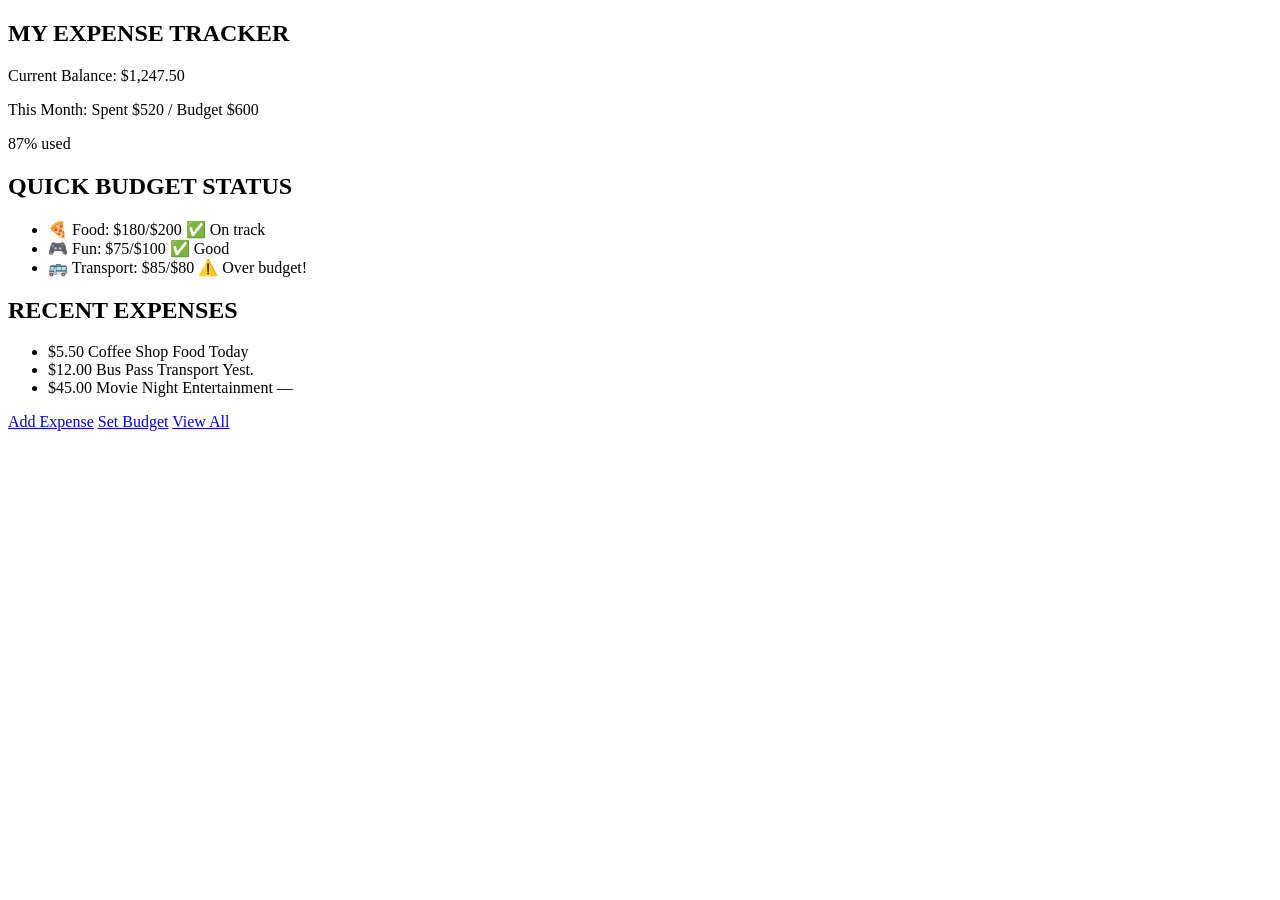
==== index.html @ 460a1ff7 "Add index.html" ====
<!DOCTYPE html>
<html lang="ja">
  <head>
    <meta charset="UTF-8" />
    <meta name="viewport" content="width=device-width, initial-scale=1.0" />
    <title>Expense Tracker Dashboard</title>
  </head>
  <body>
    <main id="dashboard">
      <section id="summary">
        <h1>MY EXPENSE TRACKER</h1>

        <p class="balance">
          Current Balance: <span id="current-balance">$1,247.50</span>
        </p>

        <p class="monthly-spend">
          This Month: Spent <span id="monthly-spent">$520</span> / Budget
          <span id="monthly-budget">$600</span>
        </p>

        <div
          class="progress"
          role="progressbar"
          aria-valuemin="0"
          aria-valuemax="100"
          aria-valuenow="87"
          aria-label="Monthly budget used"
        >
          <div class="progress-bar" id="progress-bar"></div>
          <span class="progress-text" id="progress-text">87% used</span>
        </div>
      </section>

      <section id="quick-status">
        <h2>QUICK BUDGET STATUS</h2>
        <ul class="category-status-list">
          <li class="category-status-item">
            <span class="icon">🍕</span>
            Food: <span class="amount" data-cat="food">$180/$200</span>
            <span class="state ok">✅ On track</span>
          </li>
          <li class="category-status-item">
            <span class="icon">🎮</span>
            Fun: <span class="amount" data-cat="fun">$75/$100</span>
            <span class="state good">✅ Good</span>
          </li>
          <li class="category-status-item">
            <span class="icon">🚌</span>
            Transport: <span class="amount" data-cat="transport">$85/$80</span>
            <span class="state over">⚠️ Over budget!</span>
          </li>
        </ul>
      </section>

      <section id="recent-expenses">
        <h2>RECENT EXPENSES</h2>
        <ul class="expense-list">
          <li class="expense-item">
            <span class="price">$5.50</span>
            <span class="title">Coffee Shop</span>
            <span class="category">Food</span>
            <time datetime="2025-07-23">Today</time>
          </li>
          <li class="expense-item">
            <span class="price">$12.00</span>
            <span class="title">Bus Pass</span>
            <span class="category">Transport</span>
            <time datetime="2025-07-22">Yest.</time>
          </li>
          <li class="expense-item">
            <span class="price">$45.00</span>
            <span class="title">Movie Night</span>
            <span class="category">Entertainment</span>
            <time datetime="2025-07-20">—</time>
          </li>
        </ul>
      </section>

      <nav id="actions">
        <a href="add-expense.html" id="add-expense">Add Expense</a>
        <a href="budget.html" id="set-budget">Set Budget</a>
        <a href="#" id="view-all">View All</a>
      </nav>
    </main>
  </body>
</html>
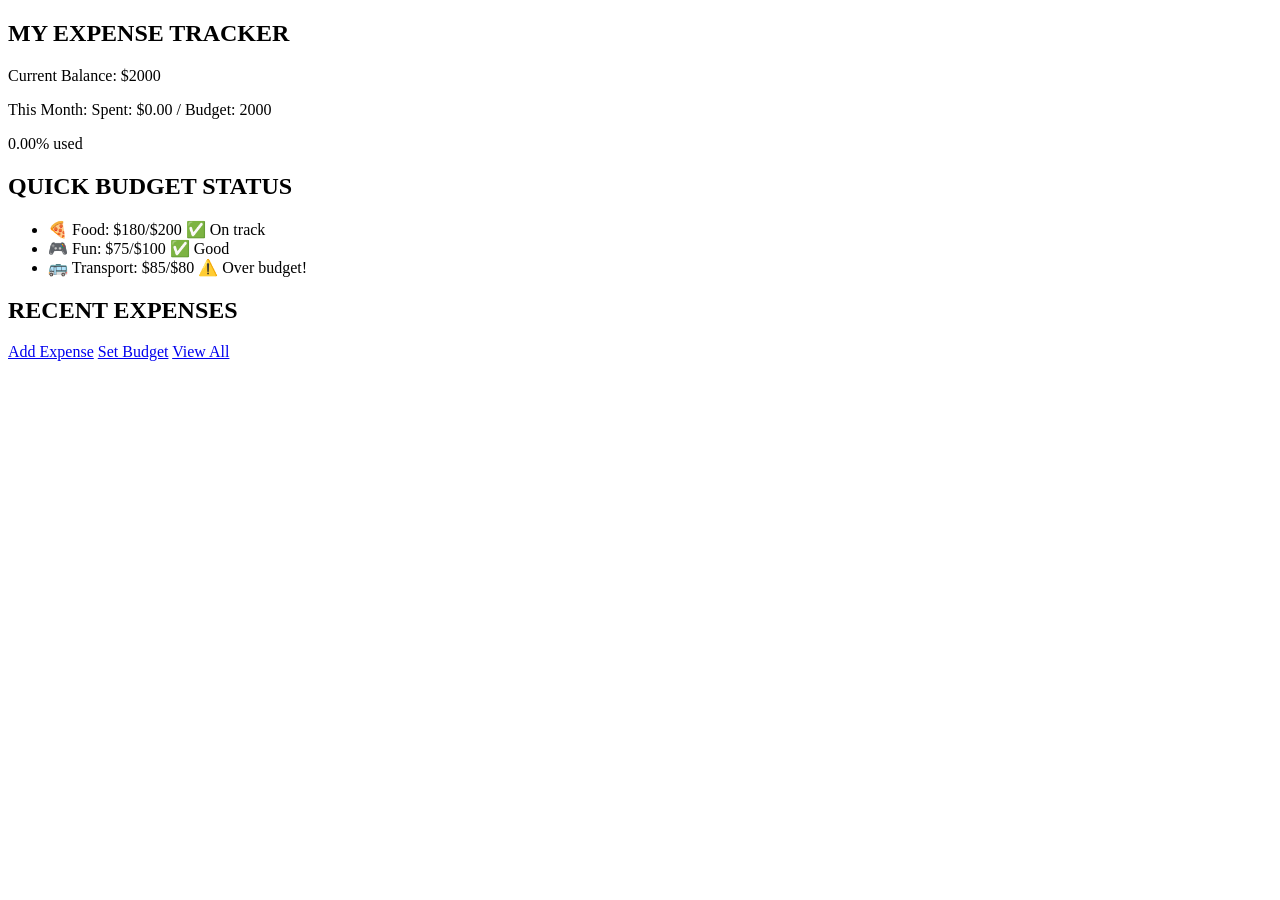
==== commit c6764d68: "javascript first part index html and js, expenses.js" ====
--- a/index.html
+++ b/index.html
@@ -1,87 +1,66 @@
 <!DOCTYPE html>
 <html lang="ja">
-  <head>
-    <meta charset="UTF-8" />
-    <meta name="viewport" content="width=device-width, initial-scale=1.0" />
-    <title>Expense Tracker Dashboard</title>
-  </head>
-  <body>
-    <main id="dashboard">
-      <section id="summary">
-        <h1>MY EXPENSE TRACKER</h1>
 
-        <p class="balance">
-          Current Balance: <span id="current-balance">$1,247.50</span>
-        </p>
+<head>
+  <meta charset="UTF-8" />
+  <meta name="viewport" content="width=device-width, initial-scale=1.0" />
+  <title>Expense Tracker Dashboard</title>
+</head>
 
-        <p class="monthly-spend">
-          This Month: Spent <span id="monthly-spent">$520</span> / Budget
-          <span id="monthly-budget">$600</span>
-        </p>
+<body>
+  <main id="dashboard">
+    <section id="summary">
+      <h1>MY EXPENSE TRACKER</h1>
 
-        <div
-          class="progress"
-          role="progressbar"
-          aria-valuemin="0"
-          aria-valuemax="100"
-          aria-valuenow="87"
-          aria-label="Monthly budget used"
-        >
-          <div class="progress-bar" id="progress-bar"></div>
-          <span class="progress-text" id="progress-text">87% used</span>
-        </div>
-      </section>
+      <p class="balance">
+        Current Balance: $<span id="current-balance">2000</span>
+      </p>
 
-      <section id="quick-status">
-        <h2>QUICK BUDGET STATUS</h2>
-        <ul class="category-status-list">
-          <li class="category-status-item">
-            <span class="icon">🍕</span>
-            Food: <span class="amount" data-cat="food">$180/$200</span>
-            <span class="state ok">✅ On track</span>
-          </li>
-          <li class="category-status-item">
-            <span class="icon">🎮</span>
-            Fun: <span class="amount" data-cat="fun">$75/$100</span>
-            <span class="state good">✅ Good</span>
-          </li>
-          <li class="category-status-item">
-            <span class="icon">🚌</span>
-            Transport: <span class="amount" data-cat="transport">$85/$80</span>
-            <span class="state over">⚠️ Over budget!</span>
-          </li>
-        </ul>
-      </section>
+      <p class="monthly-spend">       
+       
+      </p>
 
-      <section id="recent-expenses">
-        <h2>RECENT EXPENSES</h2>
-        <ul class="expense-list">
-          <li class="expense-item">
-            <span class="price">$5.50</span>
-            <span class="title">Coffee Shop</span>
-            <span class="category">Food</span>
-            <time datetime="2025-07-23">Today</time>
-          </li>
-          <li class="expense-item">
-            <span class="price">$12.00</span>
-            <span class="title">Bus Pass</span>
-            <span class="category">Transport</span>
-            <time datetime="2025-07-22">Yest.</time>
-          </li>
-          <li class="expense-item">
-            <span class="price">$45.00</span>
-            <span class="title">Movie Night</span>
-            <span class="category">Entertainment</span>
-            <time datetime="2025-07-20">—</time>
-          </li>
-        </ul>
-      </section>
+      <div class="progress" role="progressbar" aria-valuemin="0" aria-valuemax="100" aria-valuenow="87"
+        aria-label="Monthly budget used">
+        <div class="progress-bar" id="progress-bar"></div>
+        <span class="progress-text" id="progress-text">87% used</span>
+      </div>
+    </section>
 
-      <nav id="actions">
-        <a href="add-expense.html" id="add-expense">Add Expense</a>
-        <a href="budget.html" id="set-budget">Set Budget</a>
-        <a href="#" id="view-all">View All</a>
-      </nav>
-    </main>
-  </body>
-</html>
+    <section id="quick-status">
+      <h2>QUICK BUDGET STATUS</h2>
+      <ul class="category-status-list">
+        <li class="category-status-item">
+          <span class="icon">🍕</span>
+          Food: <span class="amount" data-cat="food">$180/$200</span>
+          <span class="state ok">✅ On track</span>
+        </li>
+        <li class="category-status-item">
+          <span class="icon">🎮</span>
+          Fun: <span class="amount" data-cat="fun">$75/$100</span>
+          <span class="state good">✅ Good</span>
+        </li>
+        <li class="category-status-item">
+          <span class="icon">🚌</span>
+          Transport: <span class="amount" data-cat="transport">$85/$80</span>
+          <span class="state over">⚠️ Over budget!</span>
+        </li>
+      </ul>
+    </section>
+
+    <section id="recent-expenses">
+      <h2>RECENT EXPENSES</h2>
+      <ul class="expense-list">
+      </ul>
+    </section>
+
+    <nav id="actions">
+      <a href="add-expense.html" id="add-expense">Add Expense</a>
+      <a href="budget.html" id="set-budget">Set Budget</a>
+      <a href="#" id="view-all">View All</a>
+    </nav>
+  </main>
+  <script src="javascript/index.js"></script>
+</body>
+
+</html>
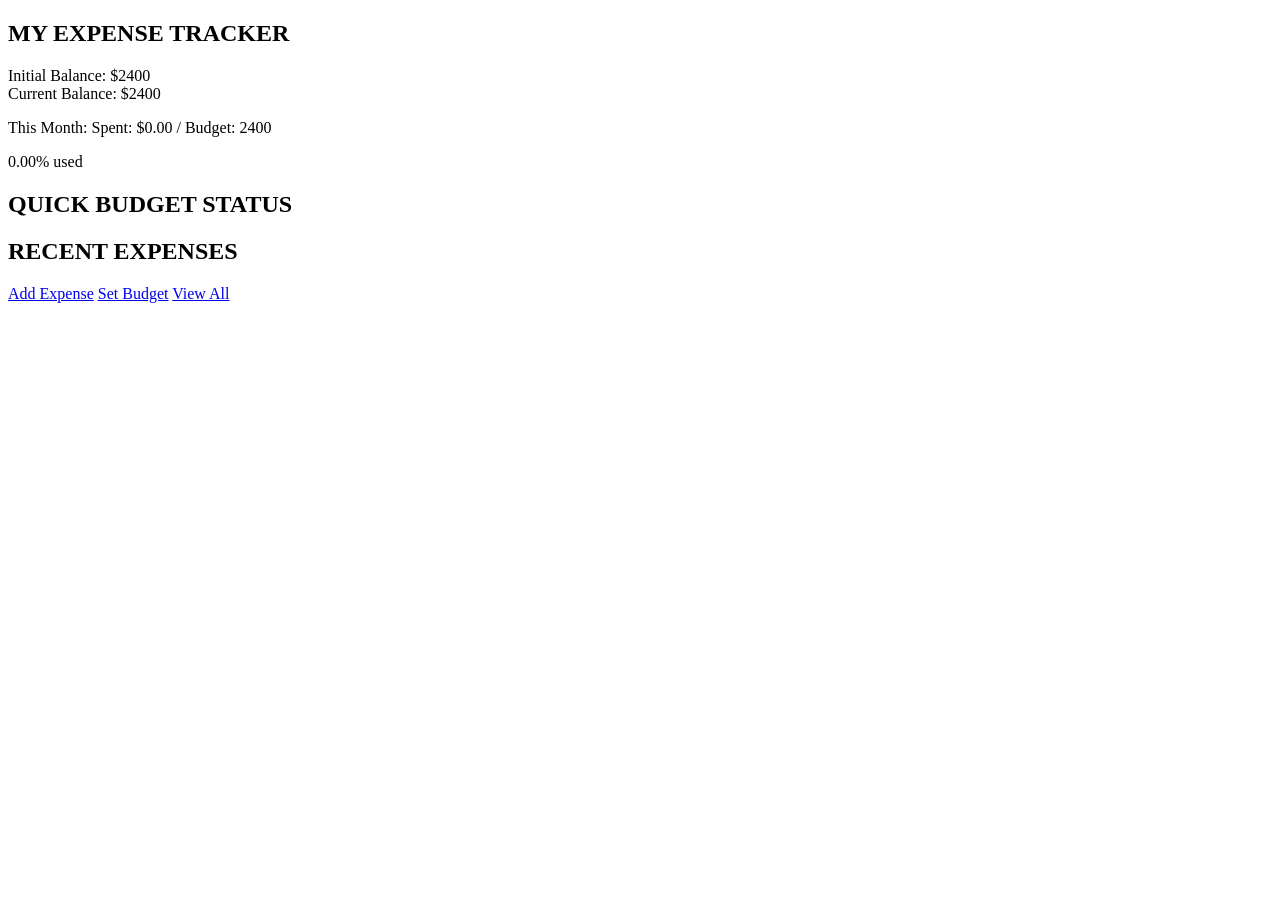
==== commit c3cd7566: "modified files all forms and javascript" ====
--- a/index.html
+++ b/index.html
@@ -13,11 +13,12 @@
       <h1>MY EXPENSE TRACKER</h1>
 
       <p class="balance">
-        Current Balance: $<span id="current-balance">2000</span>
+        Initial Balance: $<span id="initial-balance">0</span><br>
+        Current Balance: $<span id="current-balance"></span>
       </p>
 
-      <p class="monthly-spend">       
-       
+      <p class="monthly-spend">
+
       </p>
 
       <div class="progress" role="progressbar" aria-valuemin="0" aria-valuemax="100" aria-valuenow="87"
@@ -32,17 +33,22 @@
       <ul class="category-status-list">
         <li class="category-status-item">
           <span class="icon">🍕</span>
-          Food: <span class="amount" data-cat="food">$180/$200</span>
+          Food & Dining: <span class="amount" id="food-span" data-cat="food">$180/$200</span>
           <span class="state ok">✅ On track</span>
         </li>
         <li class="category-status-item">
+          <span class="icon">🚌</span>
+          Transportation: <span class="amount" id="transportation-span" data-cat="transport">$85/$80</span>
+          <span class="state over">⚠️ Over budget!</span>
+        </li>
+        <li class="category-status-item">
           <span class="icon">🎮</span>
-          Fun: <span class="amount" data-cat="fun">$75/$100</span>
-          <span class="state good">✅ Good</span>
+          Enterteiment: <span class="amount" id="enterteiment-span" data-cat="enterteiment">$85/$80</span>
+          <span class="state over">⚠️ Over budget!</span>
         </li>
         <li class="category-status-item">
           <span class="icon">🚌</span>
-          Transport: <span class="amount" data-cat="transport">$85/$80</span>
+          Other: <span class="amount" id="other-span" data-cat="other">$85/$80</span>
           <span class="state over">⚠️ Over budget!</span>
         </li>
       </ul>
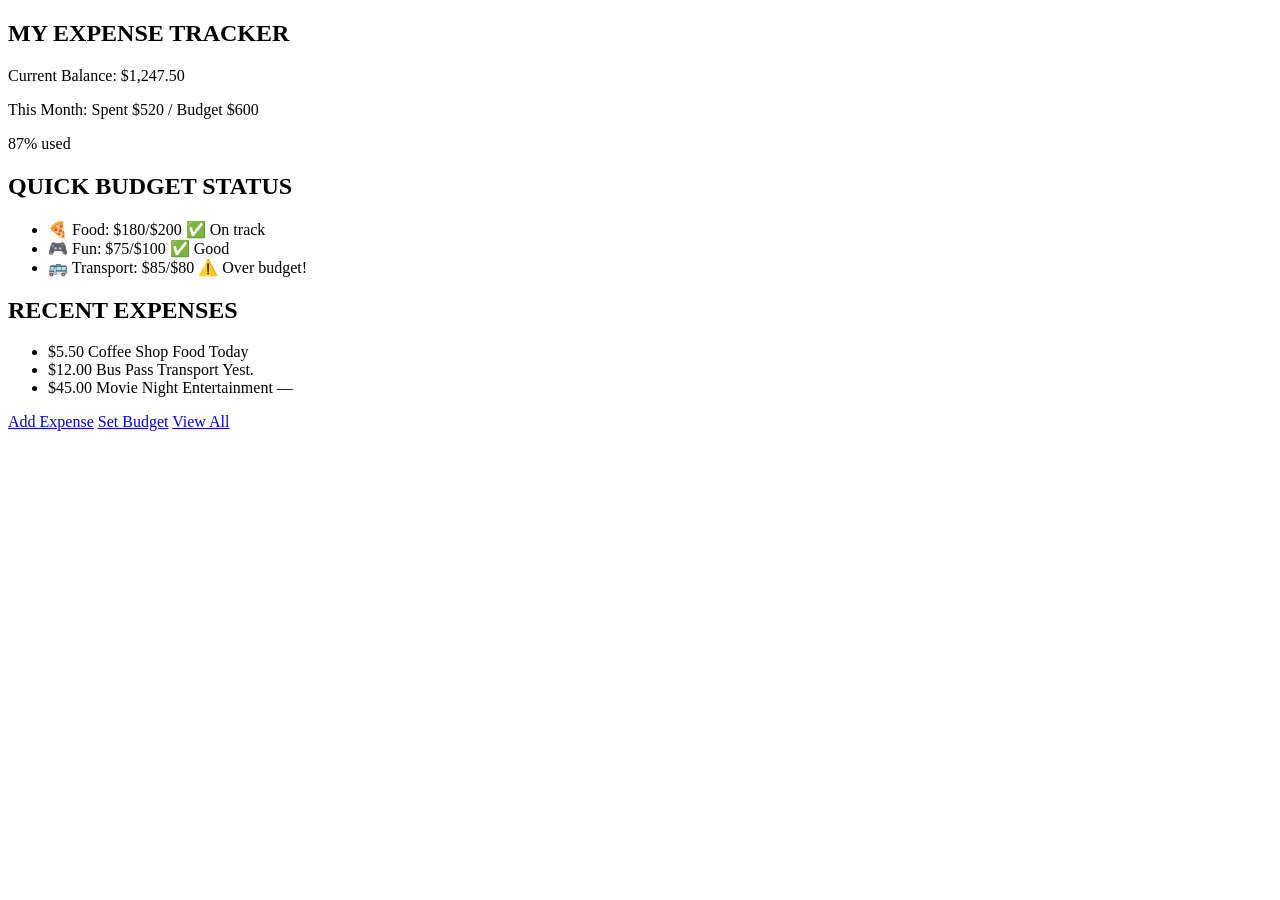
==== commit e7d6d03e: "Merge pull request #2 from BrahnGP/html-structure Html structure" ====
--- a/index.html
+++ b/index.html
@@ -1,72 +1,87 @@
 <!DOCTYPE html>
 <html lang="ja">
+  <head>
+    <meta charset="UTF-8" />
+    <meta name="viewport" content="width=device-width, initial-scale=1.0" />
+    <title>Expense Tracker Dashboard</title>
+  </head>
+  <body>
+    <main id="dashboard">
+      <section id="summary">
+        <h1>MY EXPENSE TRACKER</h1>
 
-<head>
-  <meta charset="UTF-8" />
-  <meta name="viewport" content="width=device-width, initial-scale=1.0" />
-  <title>Expense Tracker Dashboard</title>
-</head>
+        <p class="balance">
+          Current Balance: <span id="current-balance">$1,247.50</span>
+        </p>
 
-<body>
-  <main id="dashboard">
-    <section id="summary">
-      <h1>MY EXPENSE TRACKER</h1>
+        <p class="monthly-spend">
+          This Month: Spent <span id="monthly-spent">$520</span> / Budget
+          <span id="monthly-budget">$600</span>
+        </p>
 
-      <p class="balance">
-        Initial Balance: $<span id="initial-balance">0</span><br>
-        Current Balance: $<span id="current-balance"></span>
-      </p>
+        <div
+          class="progress"
+          role="progressbar"
+          aria-valuemin="0"
+          aria-valuemax="100"
+          aria-valuenow="87"
+          aria-label="Monthly budget used"
+        >
+          <div class="progress-bar" id="progress-bar"></div>
+          <span class="progress-text" id="progress-text">87% used</span>
+        </div>
+      </section>
 
-      <p class="monthly-spend">
+      <section id="quick-status">
+        <h2>QUICK BUDGET STATUS</h2>
+        <ul class="category-status-list">
+          <li class="category-status-item">
+            <span class="icon">🍕</span>
+            Food: <span class="amount" data-cat="food">$180/$200</span>
+            <span class="state ok">✅ On track</span>
+          </li>
+          <li class="category-status-item">
+            <span class="icon">🎮</span>
+            Fun: <span class="amount" data-cat="fun">$75/$100</span>
+            <span class="state good">✅ Good</span>
+          </li>
+          <li class="category-status-item">
+            <span class="icon">🚌</span>
+            Transport: <span class="amount" data-cat="transport">$85/$80</span>
+            <span class="state over">⚠️ Over budget!</span>
+          </li>
+        </ul>
+      </section>
 
-      </p>
+      <section id="recent-expenses">
+        <h2>RECENT EXPENSES</h2>
+        <ul class="expense-list">
+          <li class="expense-item">
+            <span class="price">$5.50</span>
+            <span class="title">Coffee Shop</span>
+            <span class="category">Food</span>
+            <time datetime="2025-07-23">Today</time>
+          </li>
+          <li class="expense-item">
+            <span class="price">$12.00</span>
+            <span class="title">Bus Pass</span>
+            <span class="category">Transport</span>
+            <time datetime="2025-07-22">Yest.</time>
+          </li>
+          <li class="expense-item">
+            <span class="price">$45.00</span>
+            <span class="title">Movie Night</span>
+            <span class="category">Entertainment</span>
+            <time datetime="2025-07-20">—</time>
+          </li>
+        </ul>
+      </section>
 
-      <div class="progress" role="progressbar" aria-valuemin="0" aria-valuemax="100" aria-valuenow="87"
-        aria-label="Monthly budget used">
-        <div class="progress-bar" id="progress-bar"></div>
-        <span class="progress-text" id="progress-text">87% used</span>
-      </div>
-    </section>
-
-    <section id="quick-status">
-      <h2>QUICK BUDGET STATUS</h2>
-      <ul class="category-status-list">
-        <li class="category-status-item">
-          <span class="icon">🍕</span>
-          Food & Dining: <span class="amount" id="food-span" data-cat="food">$180/$200</span>
-          <span class="state ok">✅ On track</span>
-        </li>
-        <li class="category-status-item">
-          <span class="icon">🚌</span>
-          Transportation: <span class="amount" id="transportation-span" data-cat="transport">$85/$80</span>
-          <span class="state over">⚠️ Over budget!</span>
-        </li>
-        <li class="category-status-item">
-          <span class="icon">🎮</span>
-          Enterteiment: <span class="amount" id="enterteiment-span" data-cat="enterteiment">$85/$80</span>
-          <span class="state over">⚠️ Over budget!</span>
-        </li>
-        <li class="category-status-item">
-          <span class="icon">🚌</span>
-          Other: <span class="amount" id="other-span" data-cat="other">$85/$80</span>
-          <span class="state over">⚠️ Over budget!</span>
-        </li>
-      </ul>
-    </section>
-
-    <section id="recent-expenses">
-      <h2>RECENT EXPENSES</h2>
-      <ul class="expense-list">
-      </ul>
-    </section>
-
-    <nav id="actions">
-      <a href="add-expense.html" id="add-expense">Add Expense</a>
-      <a href="budget.html" id="set-budget">Set Budget</a>
-      <a href="#" id="view-all">View All</a>
-    </nav>
-  </main>
-  <script src="javascript/index.js"></script>
-</body>
-
-</html>+      <nav id="actions">
+        <a href="add-expense.html" id="add-expense">Add Expense</a>
+        <a href="budget.html" id="set-budget">Set Budget</a>
+        <a href="#" id="view-all">View All</a>
+      </nav>
+    </main>
+  </body>
+</html>
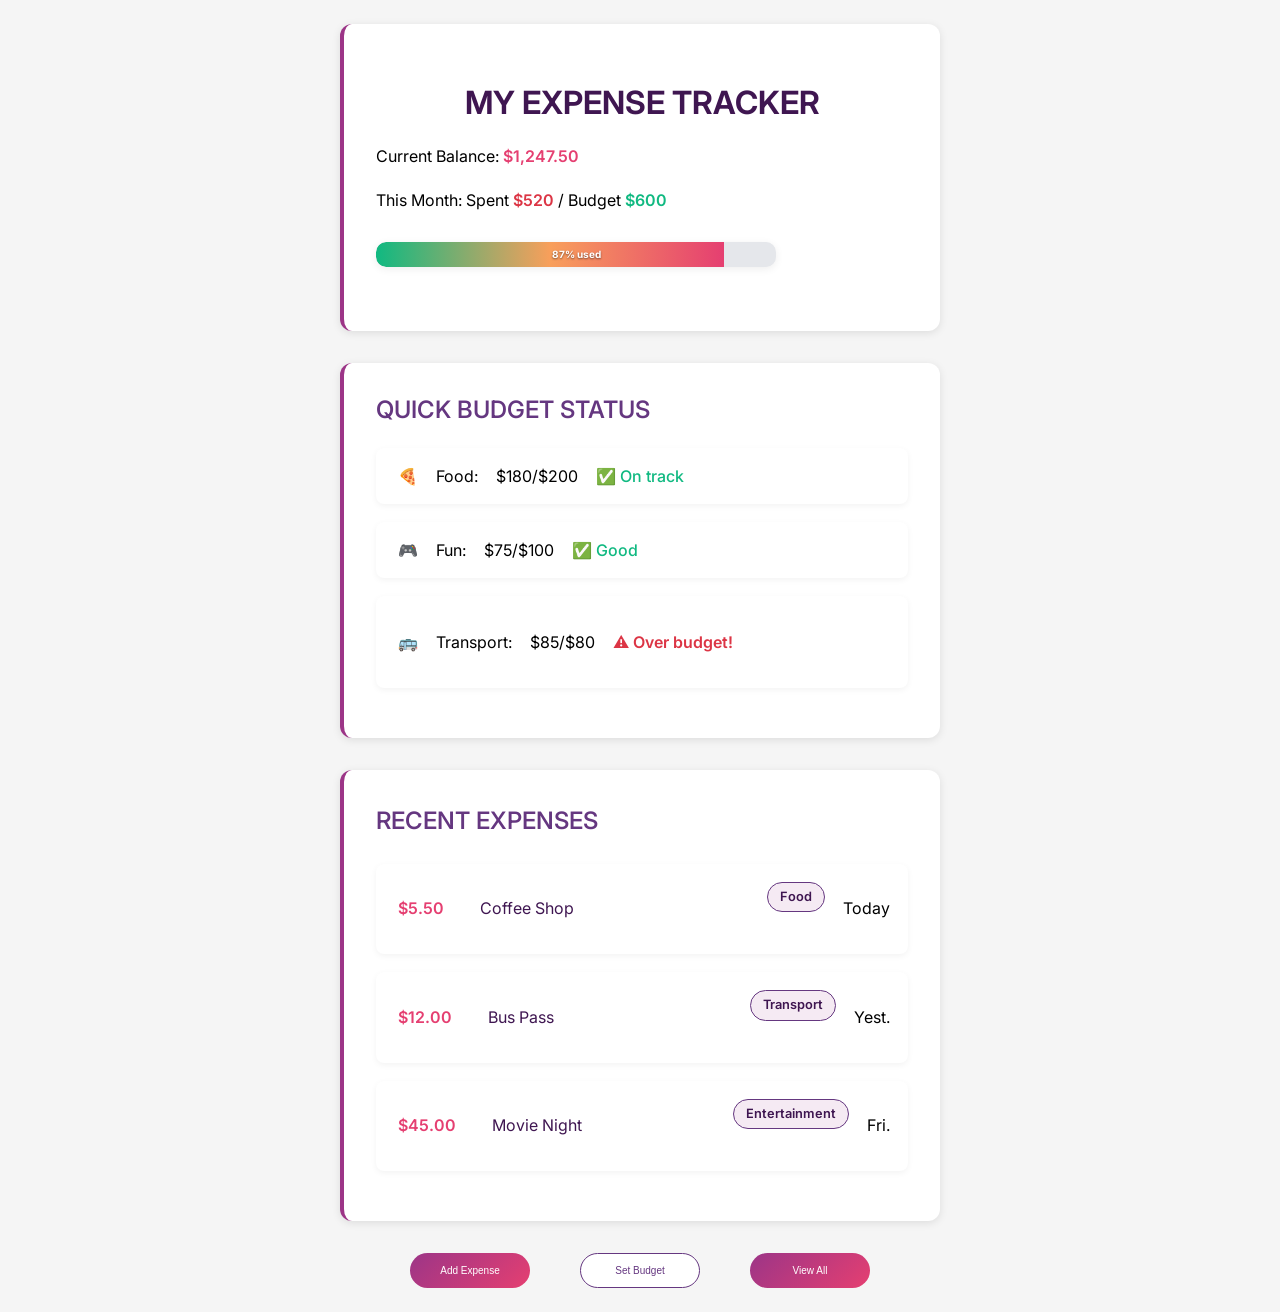
==== commit f977c17c: "The commit for the style adjustments made by Arthem has been completed" ====
--- a/index.html
+++ b/index.html
@@ -1,60 +1,50 @@
 <!DOCTYPE html>
-<html lang="ja">
+<html lang="en">
   <head>
     <meta charset="UTF-8" />
     <meta name="viewport" content="width=device-width, initial-scale=1.0" />
+    <link rel="stylesheet" href="style.css">
     <title>Expense Tracker Dashboard</title>
   </head>
   <body>
     <main id="dashboard">
       <section id="summary">
-        <h1>MY EXPENSE TRACKER</h1>
+        <h1 class="header">MY EXPENSE TRACKER</h1>
 
-        <p class="balance">
-          Current Balance: <span id="current-balance">$1,247.50</span>
-        </p>
+        <p class="balance">Current Balance: <span id="current-balance">$1,247.50</span></p>
 
-        <p class="monthly-spend">
-          This Month: Spent <span id="monthly-spent">$520</span> / Budget
-          <span id="monthly-budget">$600</span>
-        </p>
+        <p class="monthly-spend">This Month: Spent <span id="monthly-spent">$520</span> / Budget <span id="monthly-budget">$600</span></p>
 
-        <div
-          class="progress"
-          role="progressbar"
-          aria-valuemin="0"
-          aria-valuemax="100"
-          aria-valuenow="87"
-          aria-label="Monthly budget used"
-        >
-          <div class="progress-bar" id="progress-bar"></div>
-          <span class="progress-text" id="progress-text">87% used</span>
+        <div class="progress" role="progressbar" aria-valuemin="0" aria-valuemax="100" aria-valuenow="87" aria-label="Monthly budget used">
+          <div class="progress-bar" id="progress-bar" style="--progress: 87%;">
+            <span class="progress-text" id="progress-text">87% used</span>
+          </div> 
         </div>
       </section>
 
       <section id="quick-status">
-        <h2>QUICK BUDGET STATUS</h2>
+        <h2 class="subheader">QUICK BUDGET STATUS</h2>
         <ul class="category-status-list">
           <li class="category-status-item">
             <span class="icon">🍕</span>
             Food: <span class="amount" data-cat="food">$180/$200</span>
-            <span class="state ok">✅ On track</span>
+            <span class="state ok onTrackState">✅ On track</span>
           </li>
           <li class="category-status-item">
             <span class="icon">🎮</span>
             Fun: <span class="amount" data-cat="fun">$75/$100</span>
-            <span class="state good">✅ Good</span>
+            <span class="state good onTrackState">✅ Good</span>
           </li>
           <li class="category-status-item">
             <span class="icon">🚌</span>
             Transport: <span class="amount" data-cat="transport">$85/$80</span>
-            <span class="state over">⚠️ Over budget!</span>
+            <span class="state over overBudgetState">⚠️ Over budget!</span>
           </li>
         </ul>
       </section>
 
       <section id="recent-expenses">
-        <h2>RECENT EXPENSES</h2>
+        <h2 class="subheader">RECENT EXPENSES</h2>
         <ul class="expense-list">
           <li class="expense-item">
             <span class="price">$5.50</span>
@@ -72,15 +62,15 @@
             <span class="price">$45.00</span>
             <span class="title">Movie Night</span>
             <span class="category">Entertainment</span>
-            <time datetime="2025-07-20">—</time>
+            <time datetime="2025-07-20">Fri.</time>
           </li>
         </ul>
       </section>
 
       <nav id="actions">
-        <a href="add-expense.html" id="add-expense">Add Expense</a>
-        <a href="budget.html" id="set-budget">Set Budget</a>
-        <a href="#" id="view-all">View All</a>
+        <button href="add-expense.html" id="add-expense">Add Expense</button>
+        <button href="budget.html" id="set-budget">Set Budget</button>
+        <button href="#" id="view-all">View All</button>
       </nav>
     </main>
   </body>
--- a/style.css
+++ b/style.css
@@ -0,0 +1,553 @@
+@import url('https://fonts.googleapis.com/css2?family=Inter:ital,opsz,wght@0,14..32,100..900;1,14..32,100..900&display=swap');
+
+:root {
+    /* Defining colors */
+    --main-darkpurple: #3F1651;
+    --submain-purple: #653780;
+    --light-purple: #9C3587;
+    --bright-pink: #E53F71;
+    --desert-yellow: #F89F5B;
+
+    --success-green:rgba(16, 185, 129, 1);
+    --danger-red: #dc3545;
+    --warning-orange: #fd7e14;
+    
+    /* Spacings */
+    --spacing-xs: 8px;
+    --spacing-sm: 18px;
+    --spacing-md: 24px;
+    --spacing-lg: 32px;
+    --spacing-xl: 46px;
+
+    /* Font-sizes */
+    --font-sm: 10px;
+    --font-base: 16px;
+    --font-lg: 24px;
+    --font-xl:32px;
+} 
+
+body {
+    background-color: whitesmoke;
+    scroll-behavior: smooth;
+    font-family: "Inter", sans-serif;
+    margin: 0;
+    padding: 0;
+    min-height: 100vh;
+}
+
+#dashboard, #add-expense-page, #budget-manager {
+    max-width: 600px;
+    margin: 0 auto;
+    padding: var(--spacing-md);
+}
+
+section {
+    background: white;
+    border-radius: 12px;
+    padding: var(--spacing-lg);
+    margin-bottom: var(--spacing-lg);
+    box-shadow: 0 2px 8px rgba(0, 0, 0, 0.1);
+    border-left: 4px solid var(--light-purple);
+}
+
+.header {
+    color: var(--main-darkpurple);   
+    font-size: var(--font-xl);
+    font-weight: 650;
+    margin-bottom: var(--spacing-md);
+    text-align: center;
+}
+
+.subheader {
+    font-size: var(--font-lg);
+    color: var(--submain-purple); 
+    font-weight: 550; 
+    margin-top: 0;
+    margin-bottom: var(--spacing-md);
+}
+
+#current-balance {
+    color: var(--bright-pink);
+    font-weight: 600;  
+}
+
+.balance, .monthly-spend {
+    font-size: var(--font-base);
+    margin: var(--spacing-md) 0;
+}
+
+#monthly-spent {
+    color: var(--danger-red);
+    font-weight: 600;
+}
+
+#monthly-budget {
+    color: var(--success-green);
+    font-weight: 600;
+}
+
+.quick-status {
+    line-height: 1.6;
+}
+
+.category-status-list, .expense-list {
+    list-style: none;
+    padding: 0;
+    margin: 0;
+}
+
+.category-status-item, .expense-item {
+    padding: var(--spacing-sm);
+    margin-bottom: var(--spacing-sm);
+    background: white;
+    border-radius: 8px;
+    display: flex;
+    align-items: center;
+    gap: var(--spacing-sm);
+    box-shadow: 0 2px 6px rgba(0,0,0,0.05);
+    border-left: 4px solid transparent;
+}
+
+.onTrackState {
+    color: var(--success-green);
+    font-size: var(--font-base);
+    font-weight: 500;
+}
+
+.overBudgetState {
+    color: var(--danger-red);
+    font-size: var(--font-base);
+    font-weight: 500;
+}
+
+.progress-bar {
+    width: 100%;
+    max-width: 400px;
+    height: 25px;
+    background-color: #e5e7eb;
+    border-radius: 10px;
+    overflow: hidden;
+    position: relative;
+    box-shadow: 0 2px 8px rgba(0,0,0,0.07);
+    margin: var(--spacing-lg) 0;
+}
+
+.progress-bar::before {
+    content: '';
+    display: block;
+    height: 100%;
+    width: var(--progress, 0%);
+    background: var(--color, linear-gradient(90deg, var(--success-green) 0%, var(--desert-yellow) 50%, var(--bright-pink) 100%));
+    border-radius: 10px 0 0 10px;
+    transition: width 0.5s cubic-bezier(.4,0,.2,1);
+    position: relative;
+    animation: progressLoad 2s ease-out;
+}
+
+@keyframes progressLoad {
+     from {
+        width: 0;
+     }
+     to {
+        width: var(--progress, 0%);
+     }
+}
+
+.progress-text {
+    position: absolute;
+    left: 0;
+    top: 0;
+    width: 100%;
+    height: 100%;
+    display: flex;
+    align-items: center;
+    justify-content: center;
+    font-weight: bold;
+    color: white;
+    font-size: var(--font-sm);
+    pointer-events: none;
+    z-index: 1;
+    text-shadow: 0 1px 2px rgba(0,0,0,0.5);
+}
+
+#recent-expenses {
+    line-height: 1.6;
+}
+
+/* MAIN BUTTONS */
+button {
+    width: 120px;
+    height: 35px;
+    border: none;
+    border-radius: 50px;
+    color: white;
+    background: linear-gradient(135deg, var(--light-purple), var(--bright-pink));
+    font-size: var(--font-sm);
+    cursor: pointer;
+    font-weight: 500;
+    transition: all 0.3s ease;
+    margin-left: var(--spacing-lg);
+}
+
+#add-expense {
+    margin: 0;
+}
+
+/* Primary button hover effects */
+button:hover,
+#add-expense:hover, 
+#view-all:hover, 
+#update-budgets:hover, 
+#reports:hover, 
+#save-expense:hover {
+    transform: translateY(-2px);
+    box-shadow: 0 4px 12px rgba(156, 53, 135, 0.3);
+}
+
+/* Secondary buttons */
+#set-budget, 
+#reset-all, 
+#cancel-expense {
+    color: var(--submain-purple);
+    background: white;
+    border: 1.5px solid var(--submain-purple);
+}
+
+#set-budget:hover, 
+#reset-all:hover, 
+#cancel-expense:hover {
+    background: linear-gradient(135deg, var(--submain-purple), var(--light-purple));
+    color: white;
+    border: 1.5px solid white;
+    transform: translateY(-2px);
+}
+
+
+/* FORMS & INPUTS */
+form {
+    line-height: 1.8;
+    display: flex;
+    flex-direction: column;
+    gap: var(--spacing-md);
+}
+
+input[type="number"], 
+input[type="text"], 
+input[type="date"], 
+select,
+.income-area,
+.budget-input {
+    background-color: #ffffff;
+    border-radius: 8px;
+    color: var(--main-darkpurple);
+    padding: var(--spacing-sm);
+    font-size: var(--font-base);
+    transition: all 0.3s ease;
+    font-family: inherit;
+    box-sizing: border-box;
+    border: 2px solid var(--submain-purple);
+}
+
+.income-area {
+    border-color: var(--desert-yellow);
+    margin-left: var(--spacing-xs);
+    font-weight: 600;
+    width: auto;
+}
+
+.budget-input {
+    border-color: var(--desert-yellow);
+    width: 80px;
+    font-weight: 600;
+}
+
+input[type="number"], 
+input[type="text"], 
+input[type="date"], 
+select {
+    width: 100%;
+}
+
+input:focus, 
+select:focus,
+.income-area:focus,
+.budget-input:focus {
+    outline: none;
+    border-color: var(--bright-pink);
+    box-shadow: 0 0 0 3px rgba(229, 63, 113, 0.1);
+    transform: translateY(-1px);
+}
+
+
+label {
+    color: var(--main-darkpurple);
+    font-weight: 500;
+    margin-bottom: var(--spacing-xs);
+    display: block;
+    font-size: var(--font-base);
+}
+
+
+/* NAVIGATION & ACTIONS */
+#actions, 
+#budget-actions,
+.actions {
+    display: flex;
+    gap: var(--spacing-sm);
+    margin-top: var(--spacing-lg);
+    justify-content: center;
+    align-items: center;
+    flex-wrap: wrap;
+}
+
+#budget-actions {
+    padding-top: var(--spacing-lg);
+    border-top: 2px solid #e0e0e0;
+    margin-top: var(--spacing-xl);
+}
+
+.actions {
+    justify-content: flex-start;
+}
+
+.actions button {
+    margin-left: 0;
+    flex: 1;
+    max-width: 150px;
+}
+
+
+/* EXPENSE ITEMS */
+.expense-list .expense-item {
+    justify-content: space-between;
+    align-items: center;
+}
+
+.expense-item .price {
+    font-weight: 600;
+    color: var(--bright-pink);
+    font-size: var(--font-base);
+}
+
+.expense-item .title {
+    flex: 1;
+    margin: 0 var(--spacing-sm);
+    color: var(--main-darkpurple);
+}
+
+.expense-item .category {
+    color: var(--main-darkpurple);
+    font-weight: 600;
+    padding: 4px 12px;
+    border-radius: 16px;
+    font-size: 0.8rem;
+    background: rgba(156, 53, 135, 0.1);
+    border: 1px solid var(--submain-purple);
+}
+
+/* CATEGORY COLORS */
+.category[data-cat="food"],
+.category-status-item[data-cat="food"] {
+    border-left-color: var(--desert-yellow);
+}
+
+.category[data-cat="transport"],
+.category-status-item[data-cat="transport"] {
+    border-left-color: var(--light-purple);
+}
+
+.category[data-cat="fun"],
+.category-status-item[data-cat="fun"] {
+    border-left-color: var(--bright-pink);
+}
+
+/* Category badges with colored borders instead of backgrounds */
+.expense-item .category[data-cat="food"] {
+    background: rgba(248, 159, 91, 0.1);
+    border-color: var(--desert-yellow);
+    color: var(--main-darkpurple);
+}
+
+.expense-item .category[data-cat="transport"] {
+    background: rgba(156, 53, 135, 0.1);
+    border-color: var(--light-purple);
+    color: var(--main-darkpurple);
+}
+
+.expense-item .category[data-cat="fun"] {
+    background: rgba(229, 63, 113, 0.1);
+    border-color: var(--bright-pink);
+    color: var(--main-darkpurple);
+}
+
+.total {
+    text-align: right;
+    font-weight: 600;
+    color: var(--main-darkpurple);
+    font-size: var(--font-lg);
+    margin-top: var(--spacing-md);
+    padding-top: var(--spacing-sm);
+    border-top: 2px solid var(--light-purple);
+}
+
+/* BUDGET CATEGORIES */
+.category {
+    background: linear-gradient(135deg, #ffffff, #fef7ff);
+    border: 1px solid var(--light-purple);
+    border-radius: 12px;
+    padding: var(--spacing-md);
+    margin-bottom: var(--spacing-md);
+    transition: transform 0.2s ease;
+}
+
+.category:hover {
+    transform: translateY(-2px);
+    box-shadow: 0 4px 16px rgba(156, 53, 135, 0.1);
+}
+
+.category header {
+    display: flex;
+    align-items: center;
+    gap: var(--spacing-sm);
+    margin-bottom: var(--spacing-sm);
+}
+
+.category .icon {
+    font-size: 24px;
+    padding: var(--spacing-xs);
+    border-radius: 8px;
+    color: white;
+}
+
+.category[data-cat="food"] .icon {
+    background: linear-gradient(135deg, var(--desert-yellow), #ffd54f);
+}
+
+.category[data-cat="transport"] .icon {
+    background: linear-gradient(135deg, var(--light-purple), var(--bright-pink));
+}
+
+.category[data-cat="fun"] .icon {
+    background: linear-gradient(135deg, var(--bright-pink), #ff6b9d);
+}
+
+.budget-row {
+    display: flex;
+    align-items: center;
+    gap: var(--spacing-xs);
+    margin-bottom: var(--spacing-sm);
+}
+
+.spent-row {
+    margin: var(--spacing-sm) 0 var(--spacing-md);
+}
+
+.spent {
+    color: var(--submain-purple);
+    font-weight: 600;
+    font-size: var(--font-base);
+}
+
+.remaining {
+    color: var(--success-green);
+    font-weight: 500;
+    margin: var(--spacing-sm) 0;
+}
+
+.over {
+    color: var(--danger-red);
+    font-weight: 600;
+    margin: var(--spacing-sm) 0;
+}
+
+/* RESPONSIVE DESIGN */
+@media (max-width: 768px) {
+    #dashboard, #add-expense-page, #budget-manager {
+        padding: var(--spacing-sm);
+        margin: 0 var(--spacing-xs);
+    }
+    
+    .header {
+        font-size: var(--font-lg);
+    }
+    
+    .expense-item {
+        flex-direction: column;
+        align-items: flex-start;
+        gap: var(--spacing-xs);
+    }
+    
+    .category-status-item {
+        flex-direction: column;
+        text-align: center;
+        align-items: center;
+    }
+    
+    #actions, #budget-actions, .actions {
+        flex-direction: column;
+        align-items: center;
+        gap: var(--spacing-sm);
+    }
+    
+    button {
+        width: 100%;
+        max-width: 200px;
+        margin-left: 0;
+    }
+    
+    .progress-bar {
+        height: 20px;
+        max-width: 100%;
+    }
+    
+    .budget-row {
+        flex-direction: column;
+        align-items: flex-start;
+    }
+    
+    .budget-input {
+        width: 100px;
+    }
+    
+    form {
+        gap: var(--spacing-sm);
+    }
+    
+    section {
+        padding: var(--spacing-md);
+    }
+}
+
+@media (max-width: 480px) {
+    :root {
+        --font-xl: 24px;
+        --font-lg: 18px;
+        --font-base: 14px;
+        --spacing-lg: 20px;
+        --spacing-md: 16px;
+    }
+    
+    .category {
+        padding: var(--spacing-sm);
+    }
+    
+    .category-status-item, .expense-item {
+        padding: var(--spacing-xs);
+    }
+    
+    .progress-text {
+        font-size: 10px;
+    }
+    
+    .income-area {
+        width: 120px;
+        margin-left: 0;
+        margin-top: var(--spacing-xs);
+    }
+    
+    #monthly-income label {
+        display: block;
+        text-align: center;
+    }
+}
+
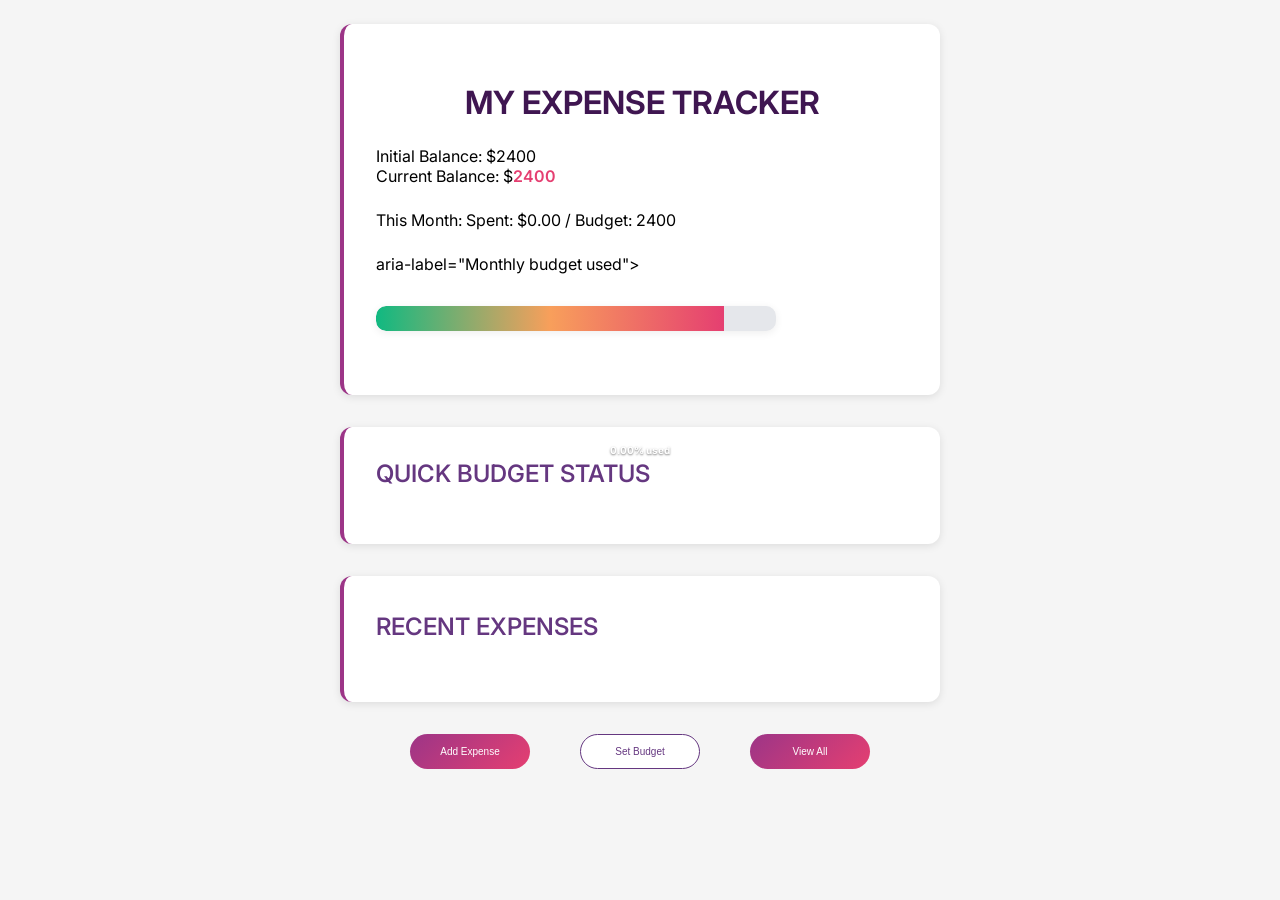
==== commit f3e26e85: "Merge branch 'content-testing' into js-functions" ====
--- a/index.html
+++ b/index.html
@@ -1,77 +1,73 @@
 <!DOCTYPE html>
-<html lang="en">
-  <head>
-    <meta charset="UTF-8" />
-    <meta name="viewport" content="width=device-width, initial-scale=1.0" />
-    <link rel="stylesheet" href="style.css">
-    <title>Expense Tracker Dashboard</title>
-  </head>
-  <body>
-    <main id="dashboard">
-      <section id="summary">
-        <h1 class="header">MY EXPENSE TRACKER</h1>
+<html lang="ja">
 
-        <p class="balance">Current Balance: <span id="current-balance">$1,247.50</span></p>
+<head>
+  <meta charset="UTF-8" />
+  <meta name="viewport" content="width=device-width, initial-scale=1.0" />
+  <title>Expense Tracker Dashboard</title>
+  <link rel="stylesheet" href="style.css">
+</head>
 
-        <p class="monthly-spend">This Month: Spent <span id="monthly-spent">$520</span> / Budget <span id="monthly-budget">$600</span></p>
+<body>
+  <main id="dashboard">
+    <section id="summary">
+      <h1 class="header">MY EXPENSE TRACKER</h1>
 
-        <div class="progress" role="progressbar" aria-valuemin="0" aria-valuemax="100" aria-valuenow="87" aria-label="Monthly budget used">
-          <div class="progress-bar" id="progress-bar" style="--progress: 87%;">
-            <span class="progress-text" id="progress-text">87% used</span>
-          </div> 
-        </div>
-      </section>
+      <p class="balance">
+        Initial Balance: $<span id="initial-balance">0</span><br>
+        Current Balance: $<span id="current-balance"></span>
+      </p>
 
-      <section id="quick-status">
-        <h2 class="subheader">QUICK BUDGET STATUS</h2>
-        <ul class="category-status-list">
-          <li class="category-status-item">
-            <span class="icon">🍕</span>
-            Food: <span class="amount" data-cat="food">$180/$200</span>
-            <span class="state ok onTrackState">✅ On track</span>
-          </li>
-          <li class="category-status-item">
-            <span class="icon">🎮</span>
-            Fun: <span class="amount" data-cat="fun">$75/$100</span>
-            <span class="state good onTrackState">✅ Good</span>
-          </li>
-          <li class="category-status-item">
-            <span class="icon">🚌</span>
-            Transport: <span class="amount" data-cat="transport">$85/$80</span>
-            <span class="state over overBudgetState">⚠️ Over budget!</span>
-          </li>
-        </ul>
-      </section>
+      <p class="monthly-spend">
 
-      <section id="recent-expenses">
-        <h2 class="subheader">RECENT EXPENSES</h2>
-        <ul class="expense-list">
-          <li class="expense-item">
-            <span class="price">$5.50</span>
-            <span class="title">Coffee Shop</span>
-            <span class="category">Food</span>
-            <time datetime="2025-07-23">Today</time>
-          </li>
-          <li class="expense-item">
-            <span class="price">$12.00</span>
-            <span class="title">Bus Pass</span>
-            <span class="category">Transport</span>
-            <time datetime="2025-07-22">Yest.</time>
-          </li>
-          <li class="expense-item">
-            <span class="price">$45.00</span>
-            <span class="title">Movie Night</span>
-            <span class="category">Entertainment</span>
-            <time datetime="2025-07-20">Fri.</time>
-          </li>
-        </ul>
-      </section>
+      </p>
 
-      <nav id="actions">
-        <button href="add-expense.html" id="add-expense">Add Expense</button>
-        <button href="budget.html" id="set-budget">Set Budget</button>
-        <button href="#" id="view-all">View All</button>
-      </nav>
-    </main>
-  </body>
-</html>
+      <div class="progress" role="progressbar" aria-valuemin="0" aria-valuemax="100" aria-valuenow="87">
+        aria-label="Monthly budget used">
+        <div class="progress-bar" id="progress-bar" style="--progress: 87%;"></div>
+        <span class="progress-text" id="progress-text">87% used</span>
+      </div>
+    </section>
+
+    <section id="quick-status">
+      <h2 class="subheader">QUICK BUDGET STATUS</h2>
+      <ul class="category-status-list">
+        <li class="category-status-item">
+          <span class="icon">🍕</span>
+          Food & Dining: <span class="amount" id="food-span" data-cat="food">$180/$200</span>
+          <span class="state ok">✅ On track</span>
+        </li>
+        <li class="category-status-item">
+          <span class="icon">🚌</span>
+          Transportation: <span class="amount" id="transportation-span" data-cat="transport">$85/$80</span>
+          <span class="state over">⚠️ Over budget!</span>
+        </li>
+        <li class="category-status-item">
+          <span class="icon">🎮</span>
+          Enterteiment: <span class="amount" id="enterteiment-span" data-cat="enterteiment">$85/$80</span>
+          <span class="state over">⚠️ Over budget!</span>
+        </li>
+        <li class="category-status-item">
+          <span class="icon">🚌</span>
+          Other: <span class="amount" id="other-span" data-cat="other">$85/$80</span>
+          <span class="state over">⚠️ Over budget!</span>
+        </li>
+      </ul>
+    </section>
+
+    <section id="recent-expenses">
+      <h2 class="subheader">RECENT EXPENSES</h2>
+      <ul class="expense-list">
+      </ul>
+    </section>
+
+    <nav id="actions">
+      <button href="add-expense.html" id="add-expense">Add Expense</button>
+      <button href="budget.html" id="set-budget">Set Budget</button>
+      <button href="#" id="view-all">View All</button>
+    </nav>
+  </main>
+  <script src="javascript/index.js"></script>
+</body>
+
+</html>
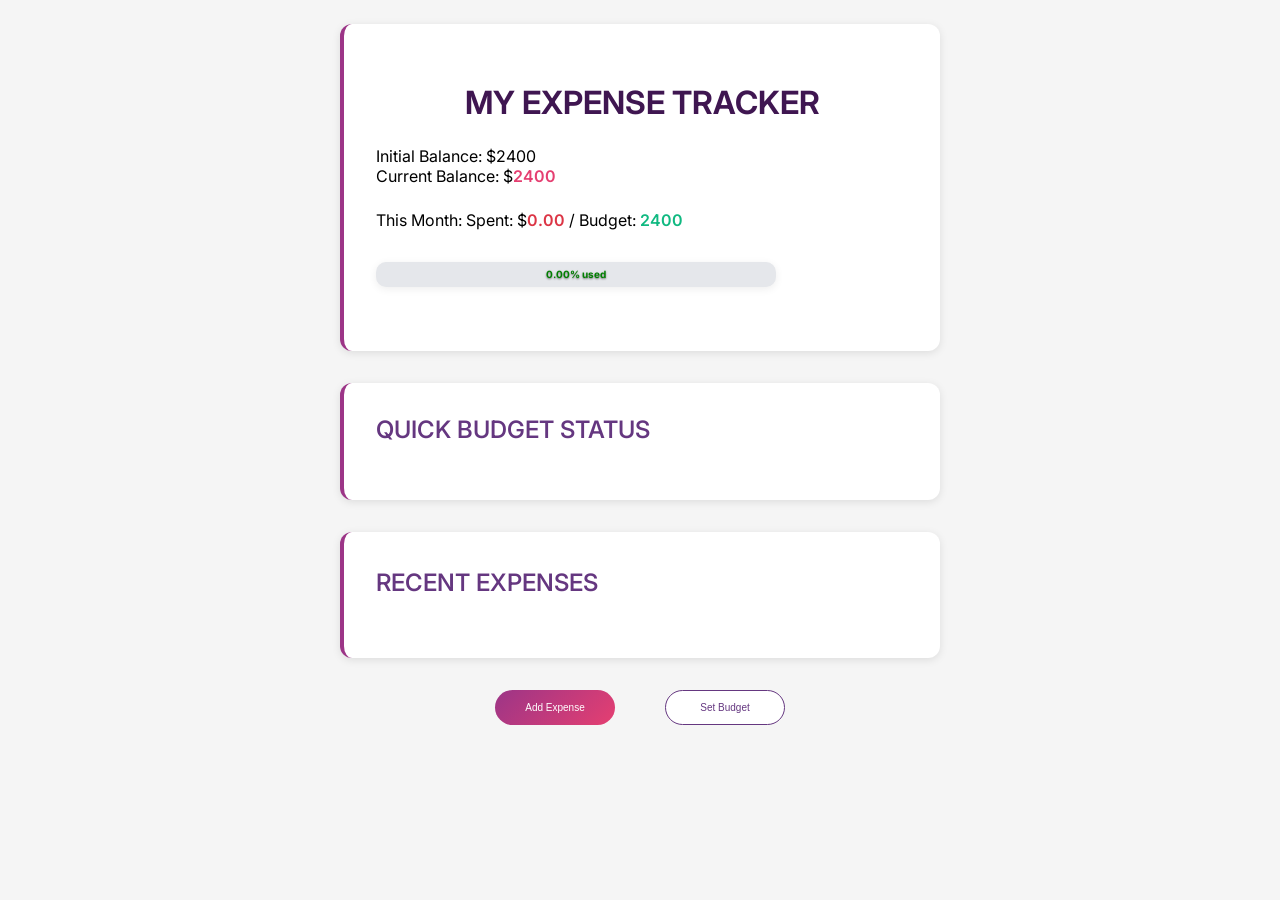
==== commit 8c7728c3: "merge content-testing to javascript branch to solve clinflicts" ====
--- a/index.html
+++ b/index.html
@@ -22,10 +22,11 @@
 
       </p>
 
-      <div class="progress" role="progressbar" aria-valuemin="0" aria-valuemax="100" aria-valuenow="87">
+      <div class="progress" role="progressbar" aria-valuemin="0" aria-valuemax="100" aria-valuenow="87"
         aria-label="Monthly budget used">
-        <div class="progress-bar" id="progress-bar" style="--progress: 87%;"></div>
-        <span class="progress-text" id="progress-text">87% used</span>
+        <div class="progress-bar" id="progress-bar" style="--progress: 87%;">
+          <span class="progress-text" id="progress-text">87% used</span>
+        </div>
       </div>
     </section>
 
@@ -64,7 +65,6 @@
     <nav id="actions">
       <button href="add-expense.html" id="add-expense">Add Expense</button>
       <button href="budget.html" id="set-budget">Set Budget</button>
-      <button href="#" id="view-all">View All</button>
     </nav>
   </main>
   <script src="javascript/index.js"></script>
--- a/style.css
+++ b/style.css
@@ -163,7 +163,7 @@
     align-items: center;
     justify-content: center;
     font-weight: bold;
-    color: white;
+    color: green;
     font-size: var(--font-sm);
     pointer-events: none;
     z-index: 1;
@@ -189,6 +189,21 @@
     margin-left: var(--spacing-lg);
 }
 
+/* MAIN BUTTONS */
+a {
+    width: 120px;
+    height: 35px;
+    border: none;
+    border-radius: 50px;
+    color: white;
+    background: linear-gradient(135deg, var(--light-purple), var(--bright-pink));
+    font-size: var(--font-sm);
+    cursor: pointer;
+    font-weight: 500;
+    transition: all 0.3s ease;
+    margin-left: var(--spacing-lg);
+}
+
 #add-expense {
     margin: 0;
 }
@@ -449,7 +464,7 @@
 }
 
 .remaining {
-    color: var(--success-green);
+    color: black;
     font-weight: 500;
     margin: var(--spacing-sm) 0;
 }
